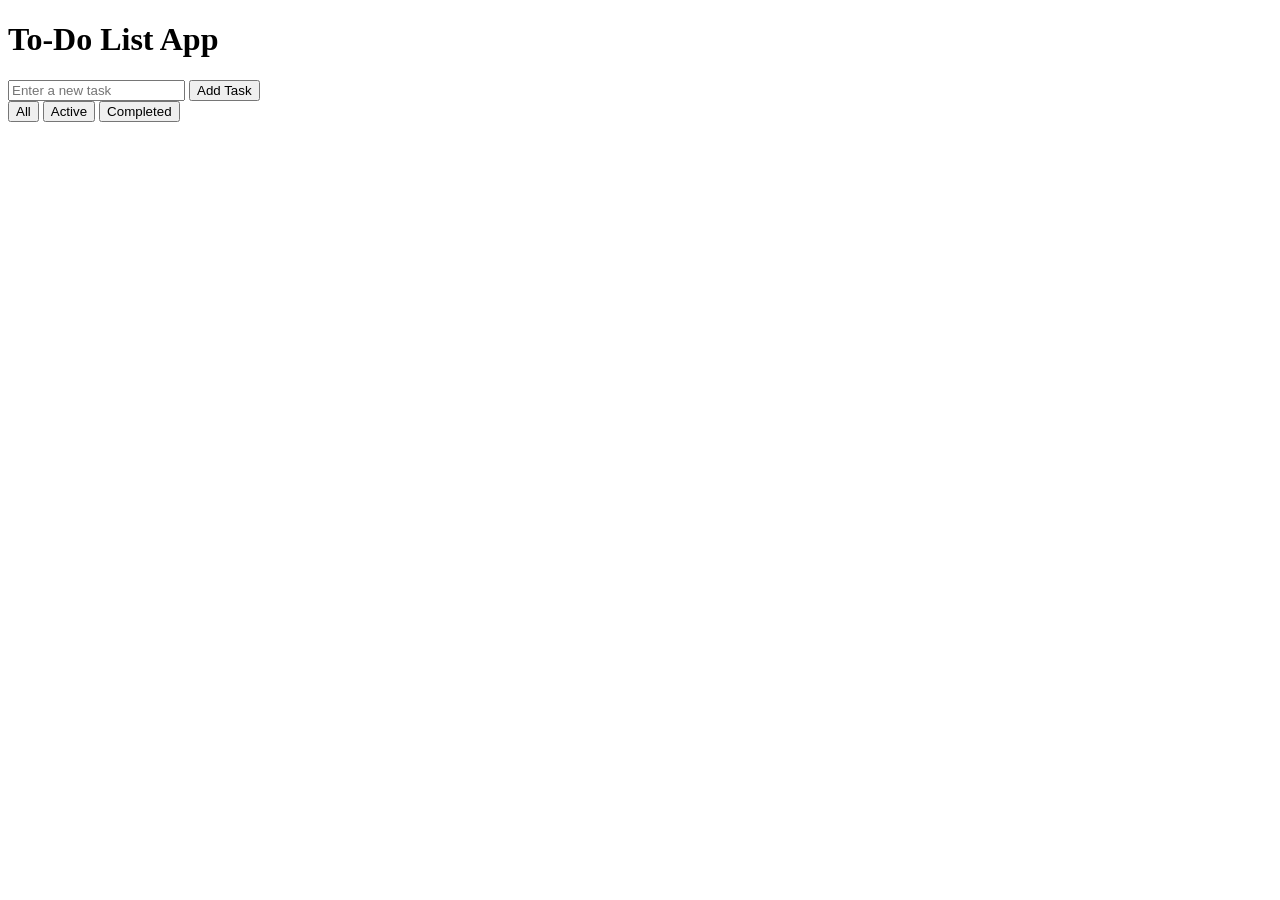
==== task 3/index.html @ 1f3fceb6 "index.html" ====
<!DOCTYPE html>
<html lang="en">

<head>
  <meta charset="UTF-8" />
  <meta name="viewport" content="width=device-width, initial-scale=1.0"/>

  <title>JavaScript To-Do App</title>

  <link rel="stylesheet" href="style.css"/>
</head>

<body>

  <main class="todo-container">

    <h1>To-Do List App</h1>

    <!-- INPUT SECTION -->
    <div class="input-section">

      <input
        type="text"
        id="task-input"
        placeholder="Enter a new task"
      />

      <button id="add-btn">
        Add Task
      </button>

    </div>

    <!-- FILTER BUTTONS -->
    <div class="filter-section">

      <button class="filter-btn" data-filter="all">
        All
      </button>

      <button class="filter-btn" data-filter="active">
        Active
      </button>

      <button class="filter-btn" data-filter="completed">
        Completed
      </button>

    </div>

    <!-- TASK LIST -->
    <ul id="task-list"></ul>

  </main>

  <script src="script.js"></script>

</body>
</html>
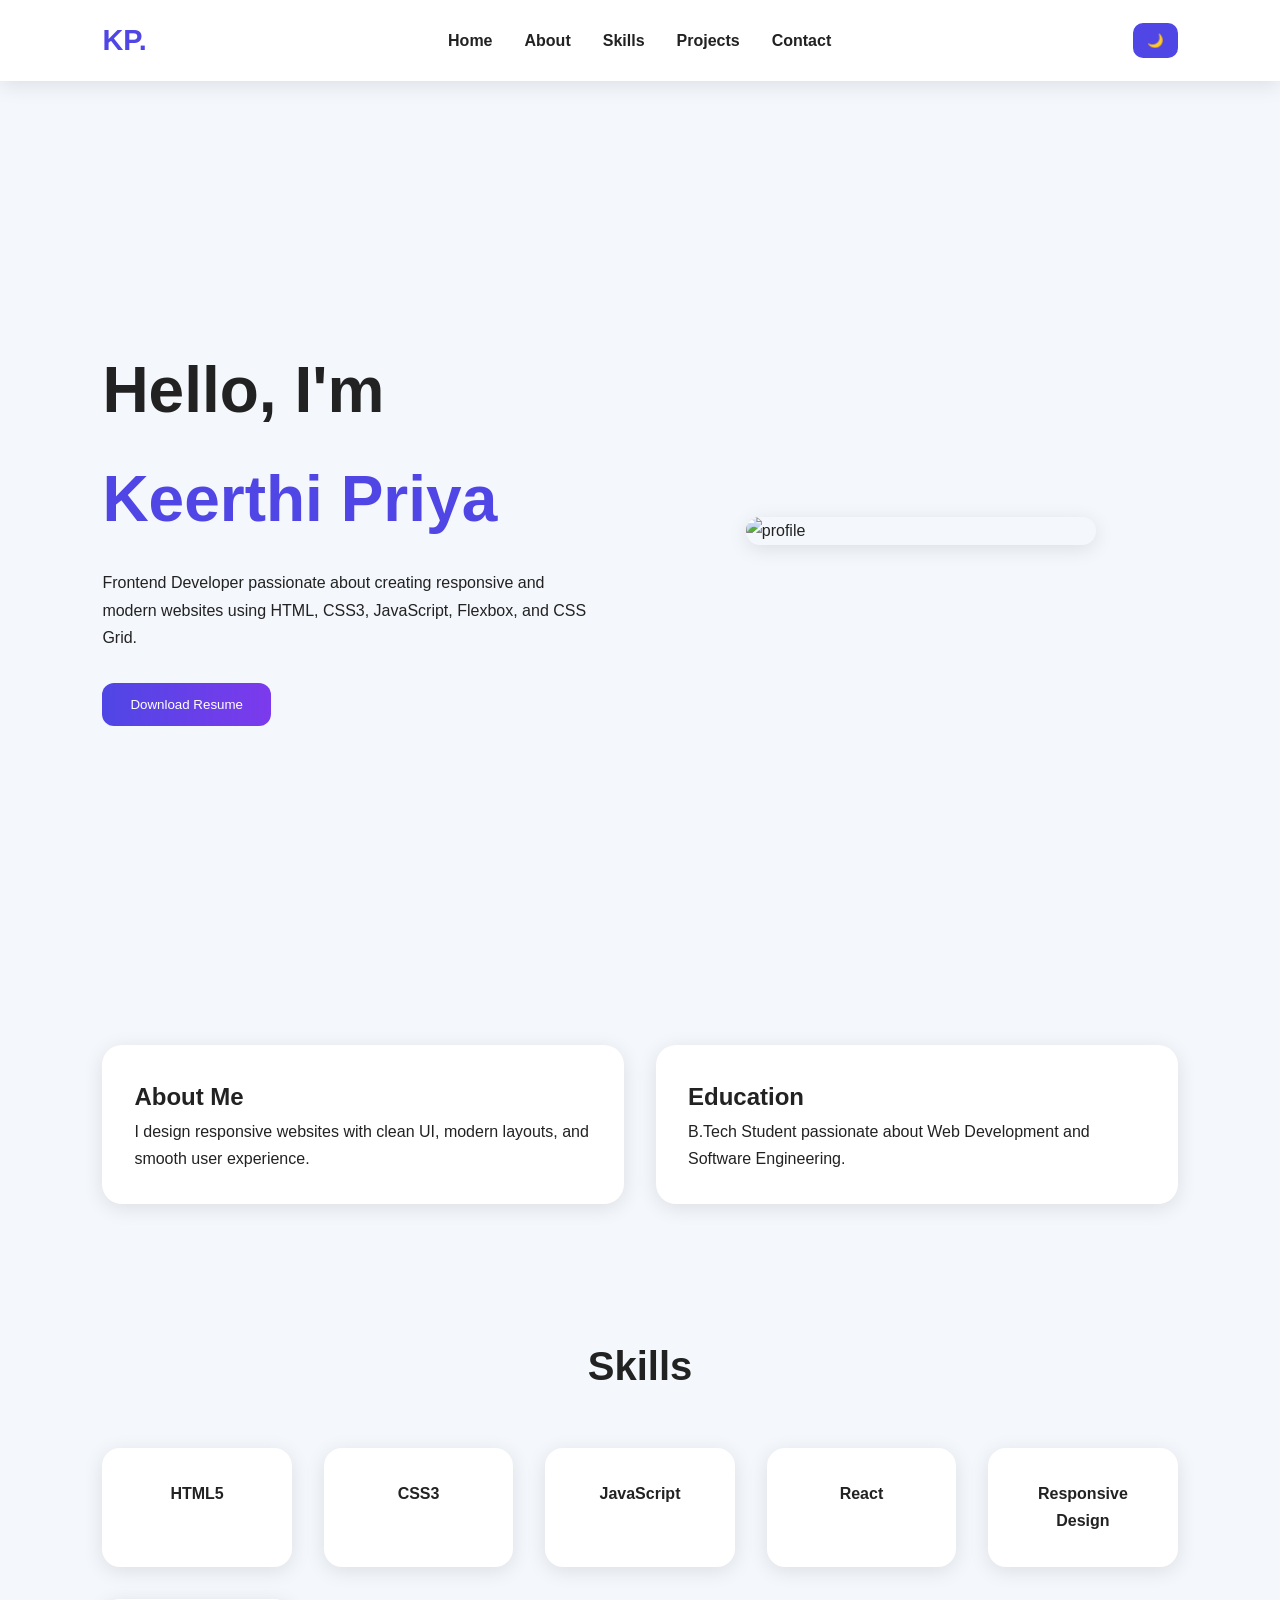
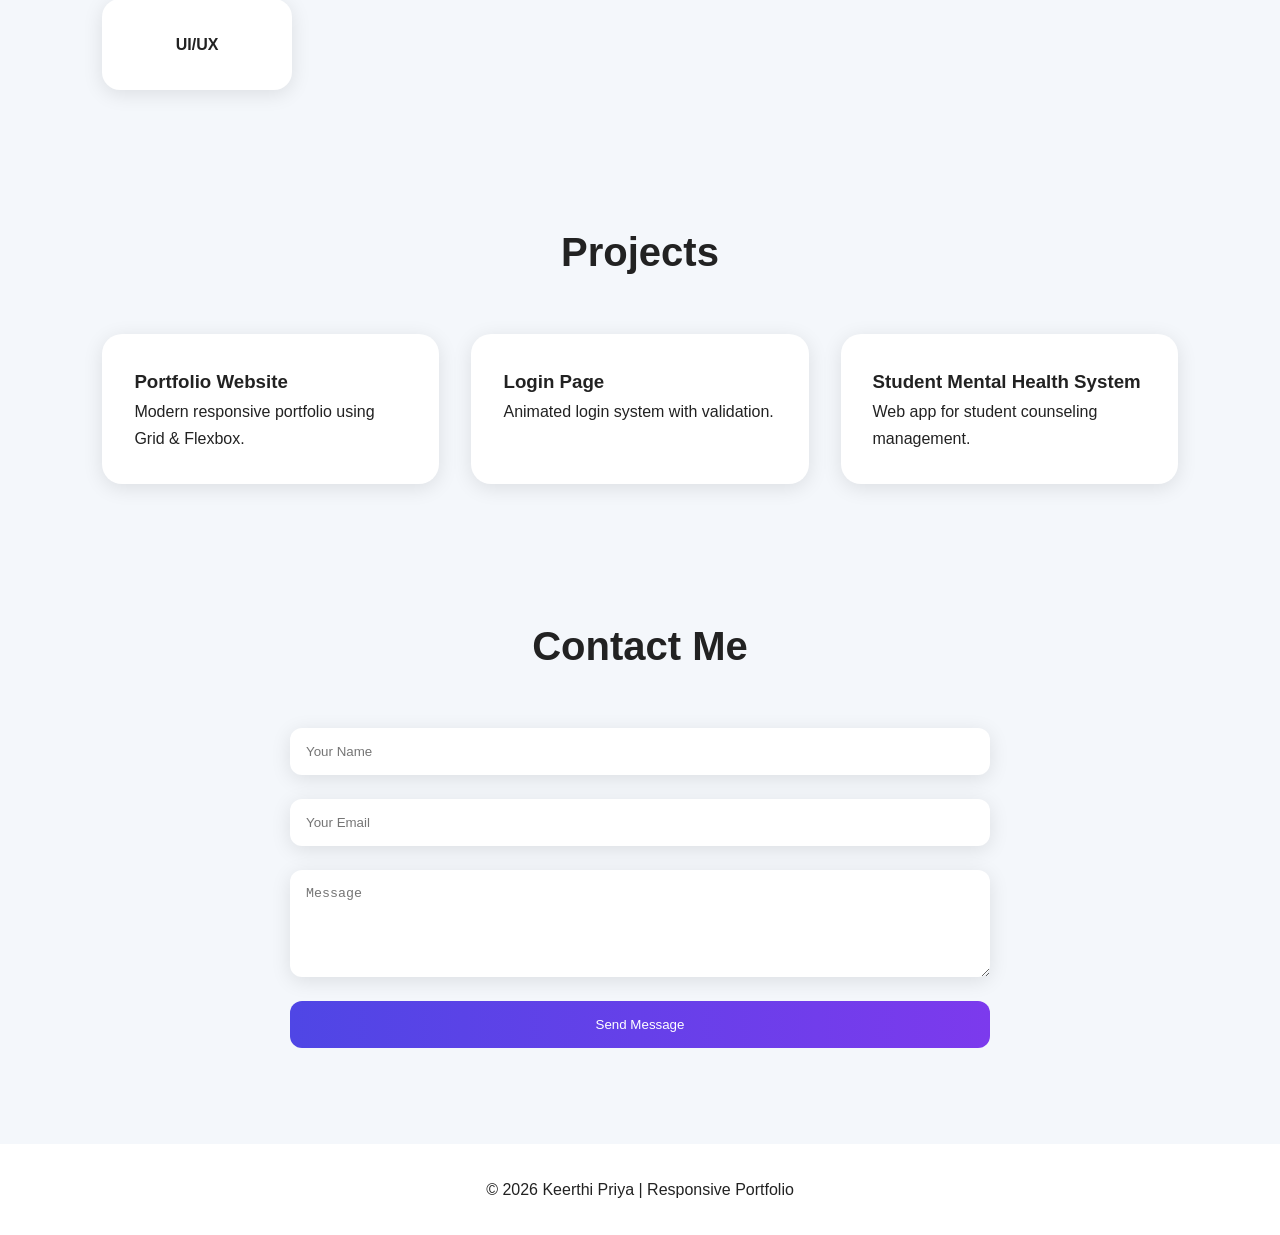
==== commit be2026c0: "Add files via upload" ====
--- a/task 3/index.html
+++ b/task 3/index.html
@@ -1,59 +1,148 @@
-<!DOCTYPE html>
-<html lang="en">
-
-<head>
-  <meta charset="UTF-8" />
-  <meta name="viewport" content="width=device-width, initial-scale=1.0"/>
-
-  <title>JavaScript To-Do App</title>
-
-  <link rel="stylesheet" href="style.css"/>
-</head>
-
-<body>
-
-  <main class="todo-container">
-
-    <h1>To-Do List App</h1>
-
-    <!-- INPUT SECTION -->
-    <div class="input-section">
-
-      <input
-        type="text"
-        id="task-input"
-        placeholder="Enter a new task"
-      />
-
-      <button id="add-btn">
-        Add Task
-      </button>
-
-    </div>
-
-    <!-- FILTER BUTTONS -->
-    <div class="filter-section">
-
-      <button class="filter-btn" data-filter="all">
-        All
-      </button>
-
-      <button class="filter-btn" data-filter="active">
-        Active
-      </button>
-
-      <button class="filter-btn" data-filter="completed">
-        Completed
-      </button>
-
-    </div>
-
-    <!-- TASK LIST -->
-    <ul id="task-list"></ul>
-
-  </main>
-
-  <script src="script.js"></script>
-
-</body>
-</html>
+<!DOCTYPE html>
+<html lang="en">
+<head>
+  <meta charset="UTF-8" />
+  <meta name="viewport" content="width=device-width, initial-scale=1.0"/>
+  <title>Advanced Responsive Portfolio</title>
+
+  <link rel="stylesheet" href="style.css">
+</head>
+
+<body>
+
+  <!-- HEADER -->
+  <header class="header">
+
+    <div class="logo">KP.</div>
+
+    <nav class="navbar">
+      <a href="#home">Home</a>
+      <a href="#about">About</a>
+      <a href="#skills">Skills</a>
+      <a href="#projects">Projects</a>
+      <a href="#contact">Contact</a>
+    </nav>
+
+    <button id="themeToggle" class="theme-btn">
+      🌙
+    </button>
+
+  </header>
+
+  <!-- HERO SECTION -->
+  <section class="hero" id="home">
+
+    <div class="hero-text">
+      <h1>Hello, I'm <span>Keerthi Priya</span></h1>
+
+      <p>
+        Frontend Developer passionate about creating
+        responsive and modern websites using HTML,
+        CSS3, JavaScript, Flexbox, and CSS Grid.
+      </p>
+
+      <button>Download Resume</button>
+    </div>
+
+    <div class="hero-image">
+      <img src="https://images.unsplash.com/photo-1494790108377-be9c29b29330?q=80&w=800"
+      alt="profile">
+    </div>
+
+  </section>
+
+  <!-- ABOUT -->
+  <section class="about" id="about">
+
+    <div class="about-card">
+      <h2>About Me</h2>
+
+      <p>
+        I design responsive websites with clean UI,
+        modern layouts, and smooth user experience.
+      </p>
+    </div>
+
+    <div class="about-card">
+      <h2>Education</h2>
+
+      <p>
+        B.Tech Student passionate about Web Development
+        and Software Engineering.
+      </p>
+    </div>
+
+  </section>
+
+  <!-- SKILLS -->
+  <section class="skills" id="skills">
+
+    <h2 class="section-title">Skills</h2>
+
+    <div class="skills-grid">
+
+      <div class="skill-card">HTML5</div>
+      <div class="skill-card">CSS3</div>
+      <div class="skill-card">JavaScript</div>
+      <div class="skill-card">React</div>
+      <div class="skill-card">Responsive Design</div>
+      <div class="skill-card">UI/UX</div>
+
+    </div>
+
+  </section>
+
+  <!-- PROJECTS -->
+  <section class="projects" id="projects">
+
+    <h2 class="section-title">Projects</h2>
+
+    <div class="project-grid">
+
+      <div class="project-card">
+        <h3>Portfolio Website</h3>
+        <p>Modern responsive portfolio using Grid & Flexbox.</p>
+      </div>
+
+      <div class="project-card">
+        <h3>Login Page</h3>
+        <p>Animated login system with validation.</p>
+      </div>
+
+      <div class="project-card">
+        <h3>Student Mental Health System</h3>
+        <p>Web app for student counseling management.</p>
+      </div>
+
+    </div>
+
+  </section>
+
+  <!-- CONTACT -->
+  <section class="contact" id="contact">
+
+    <h2 class="section-title">Contact Me</h2>
+
+    <form class="contact-form">
+
+      <input type="text" placeholder="Your Name">
+
+      <input type="email" placeholder="Your Email">
+
+      <textarea rows="5" placeholder="Message"></textarea>
+
+      <button type="submit">Send Message</button>
+
+    </form>
+
+  </section>
+
+  <!-- FOOTER -->
+  <footer class="footer">
+    <p>© 2026 Keerthi Priya | Responsive Portfolio</p>
+  </footer>
+
+  <script src="script.js"></script>
+
+</body>
+</html>
--- a/task 3/style.css
+++ b/task 3/style.css
@@ -0,0 +1,451 @@
+/* =========================
+   CSS VARIABLES
+========================= */
+
+:root {
+
+  --bg-color: #f4f7fb;
+  --text-color: #222;
+  --card-color: #ffffff;
+  --primary-color: #4f46e5;
+  --secondary-color: #7c3aed;
+  --shadow: 0 4px 20px rgba(0,0,0,0.1);
+
+}
+
+/* DARK MODE */
+
+.dark-mode {
+
+  --bg-color: #111827;
+  --text-color: #f3f4f6;
+  --card-color: #1f2937;
+  --primary-color: #818cf8;
+  --secondary-color: #a78bfa;
+  --shadow: 0 4px 20px rgba(255,255,255,0.05);
+
+}
+
+/* =========================
+   GLOBAL
+========================= */
+
+* {
+  margin: 0;
+  padding: 0;
+  box-sizing: border-box;
+}
+
+html {
+  scroll-behavior: smooth;
+}
+
+body {
+
+  font-family: Arial, sans-serif;
+  background: var(--bg-color);
+  color: var(--text-color);
+  transition: 0.4s;
+  line-height: 1.7;
+
+}
+
+/* =========================
+   HEADER
+========================= */
+
+.header {
+
+  display: flex;
+  justify-content: space-between;
+  align-items: center;
+
+  padding: 1rem 8%;
+  background: var(--card-color);
+
+  position: sticky;
+  top: 0;
+
+  z-index: 1000;
+  box-shadow: var(--shadow);
+
+}
+
+.logo {
+
+  font-size: 1.8rem;
+  font-weight: bold;
+  color: var(--primary-color);
+
+}
+
+.navbar {
+
+  display: flex;
+  gap: 2rem;
+
+}
+
+.navbar a {
+
+  text-decoration: none;
+  color: var(--text-color);
+  font-weight: 600;
+
+  transition: 0.3s;
+
+}
+
+.navbar a:hover {
+
+  color: var(--primary-color);
+
+}
+
+.theme-btn {
+
+  padding: 10px 14px;
+  border: none;
+  cursor: pointer;
+
+  border-radius: 10px;
+
+  background: var(--primary-color);
+  color: white;
+
+}
+
+/* =========================
+   HERO SECTION
+========================= */
+
+.hero {
+
+  min-height: 100vh;
+
+  display: grid;
+  grid-template-columns: 1fr;
+  gap: 3rem;
+
+  align-items: center;
+
+  padding: 5rem 8%;
+
+}
+
+.hero-text h1 {
+
+  font-size: 3rem;
+  margin-bottom: 1rem;
+
+}
+
+.hero-text span {
+
+  color: var(--primary-color);
+
+}
+
+.hero-text p {
+
+  margin-bottom: 2rem;
+  max-width: 500px;
+
+}
+
+.hero-text button {
+
+  padding: 14px 28px;
+  border: none;
+
+  border-radius: 12px;
+
+  background: linear-gradient(
+    to right,
+    var(--primary-color),
+    var(--secondary-color)
+  );
+
+  color: white;
+  cursor: pointer;
+
+  transition: 0.3s;
+
+}
+
+.hero-text button:hover {
+
+  transform: translateY(-3px);
+
+}
+
+.hero-image {
+
+  display: flex;
+  justify-content: center;
+
+}
+
+.hero-image img {
+
+  width: 100%;
+  max-width: 350px;
+
+  border-radius: 20px;
+
+  box-shadow: var(--shadow);
+
+}
+
+/* =========================
+   ABOUT
+========================= */
+
+.about {
+
+  display: grid;
+  grid-template-columns: 1fr;
+  gap: 2rem;
+
+  padding: 4rem 8%;
+
+}
+
+.about-card {
+
+  background: var(--card-color);
+
+  padding: 2rem;
+  border-radius: 20px;
+
+  box-shadow: var(--shadow);
+
+}
+
+/* =========================
+   SECTION TITLE
+========================= */
+
+.section-title {
+
+  text-align: center;
+  margin-bottom: 3rem;
+
+  font-size: 2.5rem;
+
+}
+
+/* =========================
+   SKILLS
+========================= */
+
+.skills {
+
+  padding: 4rem 8%;
+
+}
+
+.skills-grid {
+
+  display: grid;
+  grid-template-columns: repeat(auto-fit, minmax(180px, 1fr));
+
+  gap: 2rem;
+
+}
+
+.skill-card {
+
+  background: var(--card-color);
+
+  padding: 2rem;
+  text-align: center;
+
+  border-radius: 18px;
+
+  font-weight: bold;
+
+  box-shadow: var(--shadow);
+
+  transition: 0.3s;
+
+}
+
+.skill-card:hover {
+
+  transform: scale(1.05);
+
+}
+
+/* =========================
+   PROJECTS
+========================= */
+
+.projects {
+
+  padding: 4rem 8%;
+
+}
+
+.project-grid {
+
+  display: grid;
+  grid-template-columns: repeat(auto-fit, minmax(280px, 1fr));
+
+  gap: 2rem;
+
+}
+
+.project-card {
+
+  background: var(--card-color);
+
+  padding: 2rem;
+
+  border-radius: 20px;
+
+  box-shadow: var(--shadow);
+
+  transition: 0.3s;
+
+}
+
+.project-card:hover {
+
+  transform: translateY(-8px);
+
+}
+
+/* =========================
+   CONTACT
+========================= */
+
+.contact {
+
+  padding: 4rem 8%;
+
+}
+
+.contact-form {
+
+  display: flex;
+  flex-direction: column;
+
+  gap: 1.5rem;
+
+  max-width: 700px;
+  margin: auto;
+
+}
+
+.contact-form input,
+.contact-form textarea {
+
+  padding: 1rem;
+
+  border: none;
+  border-radius: 12px;
+
+  background: var(--card-color);
+
+  color: var(--text-color);
+
+  box-shadow: var(--shadow);
+
+}
+
+.contact-form button {
+
+  padding: 1rem;
+
+  border: none;
+
+  border-radius: 12px;
+
+  background: linear-gradient(
+    to right,
+    var(--primary-color),
+    var(--secondary-color)
+  );
+
+  color: white;
+  cursor: pointer;
+
+}
+
+/* =========================
+   FOOTER
+========================= */
+
+.footer {
+
+  text-align: center;
+  padding: 2rem;
+
+  background: var(--card-color);
+
+  margin-top: 2rem;
+
+}
+
+/* =========================
+   TABLET RESPONSIVE
+========================= */
+
+@media (min-width: 768px) {
+
+  .hero {
+
+    grid-template-columns: 1fr 1fr;
+
+  }
+
+  .about {
+
+    grid-template-columns: 1fr 1fr;
+
+  }
+
+}
+
+/* =========================
+   MOBILE RESPONSIVE
+========================= */
+
+@media (max-width: 768px) {
+
+  .header {
+
+    flex-direction: column;
+    gap: 1rem;
+
+  }
+
+  .navbar {
+
+    flex-wrap: wrap;
+    justify-content: center;
+
+  }
+
+  .hero-text h1 {
+
+    font-size: 2.2rem;
+
+  }
+
+}
+
+/* =========================
+   DESKTOP RESPONSIVE
+========================= */
+
+@media (min-width: 1024px) {
+
+  .hero-text h1 {
+
+    font-size: 4rem;
+
+  }
+
+}
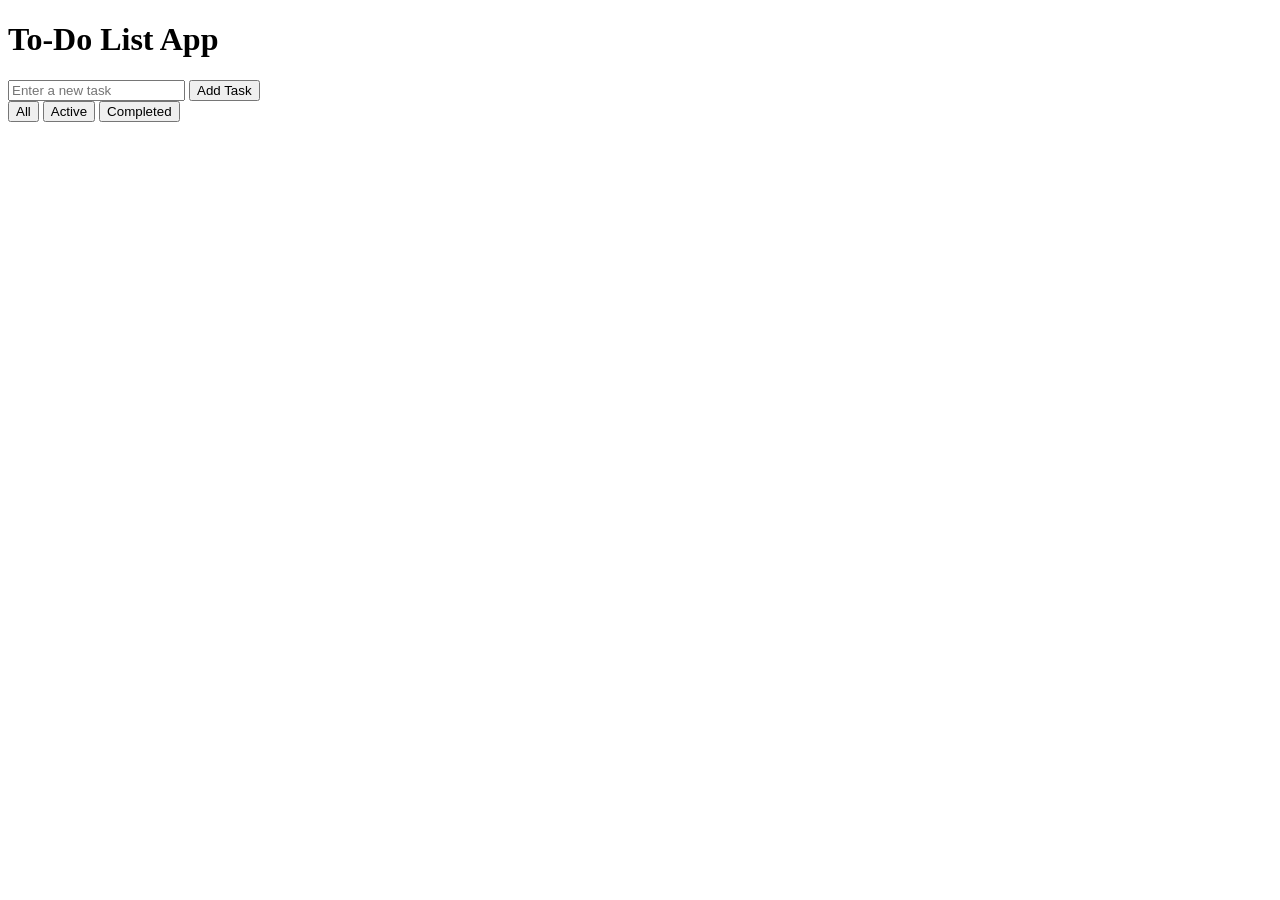
==== commit 4c44d39b: "index.html" ====
--- a/task 3/index.html
+++ b/task 3/index.html
@@ -1,148 +1,59 @@
-<!DOCTYPE html>
-<html lang="en">
-<head>
-  <meta charset="UTF-8" />
-  <meta name="viewport" content="width=device-width, initial-scale=1.0"/>
-  <title>Advanced Responsive Portfolio</title>
-
-  <link rel="stylesheet" href="style.css">
-</head>
-
-<body>
-
-  <!-- HEADER -->
-  <header class="header">
-
-    <div class="logo">KP.</div>
-
-    <nav class="navbar">
-      <a href="#home">Home</a>
-      <a href="#about">About</a>
-      <a href="#skills">Skills</a>
-      <a href="#projects">Projects</a>
-      <a href="#contact">Contact</a>
-    </nav>
-
-    <button id="themeToggle" class="theme-btn">
-      🌙
-    </button>
-
-  </header>
-
-  <!-- HERO SECTION -->
-  <section class="hero" id="home">
-
-    <div class="hero-text">
-      <h1>Hello, I'm <span>Keerthi Priya</span></h1>
-
-      <p>
-        Frontend Developer passionate about creating
-        responsive and modern websites using HTML,
-        CSS3, JavaScript, Flexbox, and CSS Grid.
-      </p>
-
-      <button>Download Resume</button>
-    </div>
-
-    <div class="hero-image">
-      <img src="https://images.unsplash.com/photo-1494790108377-be9c29b29330?q=80&w=800"
-      alt="profile">
-    </div>
-
-  </section>
-
-  <!-- ABOUT -->
-  <section class="about" id="about">
-
-    <div class="about-card">
-      <h2>About Me</h2>
-
-      <p>
-        I design responsive websites with clean UI,
-        modern layouts, and smooth user experience.
-      </p>
-    </div>
-
-    <div class="about-card">
-      <h2>Education</h2>
-
-      <p>
-        B.Tech Student passionate about Web Development
-        and Software Engineering.
-      </p>
-    </div>
-
-  </section>
-
-  <!-- SKILLS -->
-  <section class="skills" id="skills">
-
-    <h2 class="section-title">Skills</h2>
-
-    <div class="skills-grid">
-
-      <div class="skill-card">HTML5</div>
-      <div class="skill-card">CSS3</div>
-      <div class="skill-card">JavaScript</div>
-      <div class="skill-card">React</div>
-      <div class="skill-card">Responsive Design</div>
-      <div class="skill-card">UI/UX</div>
-
-    </div>
-
-  </section>
-
-  <!-- PROJECTS -->
-  <section class="projects" id="projects">
-
-    <h2 class="section-title">Projects</h2>
-
-    <div class="project-grid">
-
-      <div class="project-card">
-        <h3>Portfolio Website</h3>
-        <p>Modern responsive portfolio using Grid & Flexbox.</p>
-      </div>
-
-      <div class="project-card">
-        <h3>Login Page</h3>
-        <p>Animated login system with validation.</p>
-      </div>
-
-      <div class="project-card">
-        <h3>Student Mental Health System</h3>
-        <p>Web app for student counseling management.</p>
-      </div>
-
-    </div>
-
-  </section>
-
-  <!-- CONTACT -->
-  <section class="contact" id="contact">
-
-    <h2 class="section-title">Contact Me</h2>
-
-    <form class="contact-form">
-
-      <input type="text" placeholder="Your Name">
-
-      <input type="email" placeholder="Your Email">
-
-      <textarea rows="5" placeholder="Message"></textarea>
-
-      <button type="submit">Send Message</button>
-
-    </form>
-
-  </section>
-
-  <!-- FOOTER -->
-  <footer class="footer">
-    <p>© 2026 Keerthi Priya | Responsive Portfolio</p>
-  </footer>
-
-  <script src="script.js"></script>
-
-</body>
-</html>+<!DOCTYPE html>
+<html lang="en">
+
+<head>
+  <meta charset="UTF-8" />
+  <meta name="viewport" content="width=device-width, initial-scale=1.0"/>
+
+  <title>JavaScript To-Do App</title>
+
+  <link rel="stylesheet" href="style.css"/>
+</head>
+
+<body>
+
+  <main class="todo-container">
+
+    <h1>To-Do List App</h1>
+
+    <!-- INPUT SECTION -->
+    <div class="input-section">
+
+      <input
+        type="text"
+        id="task-input"
+        placeholder="Enter a new task"
+      />
+
+      <button id="add-btn">
+        Add Task
+      </button>
+
+    </div>
+
+    <!-- FILTER BUTTONS -->
+    <div class="filter-section">
+
+      <button class="filter-btn" data-filter="all">
+        All
+      </button>
+
+      <button class="filter-btn" data-filter="active">
+        Active
+      </button>
+
+      <button class="filter-btn" data-filter="completed">
+        Completed
+      </button>
+
+    </div>
+
+    <!-- TASK LIST -->
+    <ul id="task-list"></ul>
+
+  </main>
+
+  <script src="script.js"></script>
+
+</body>
+</html>
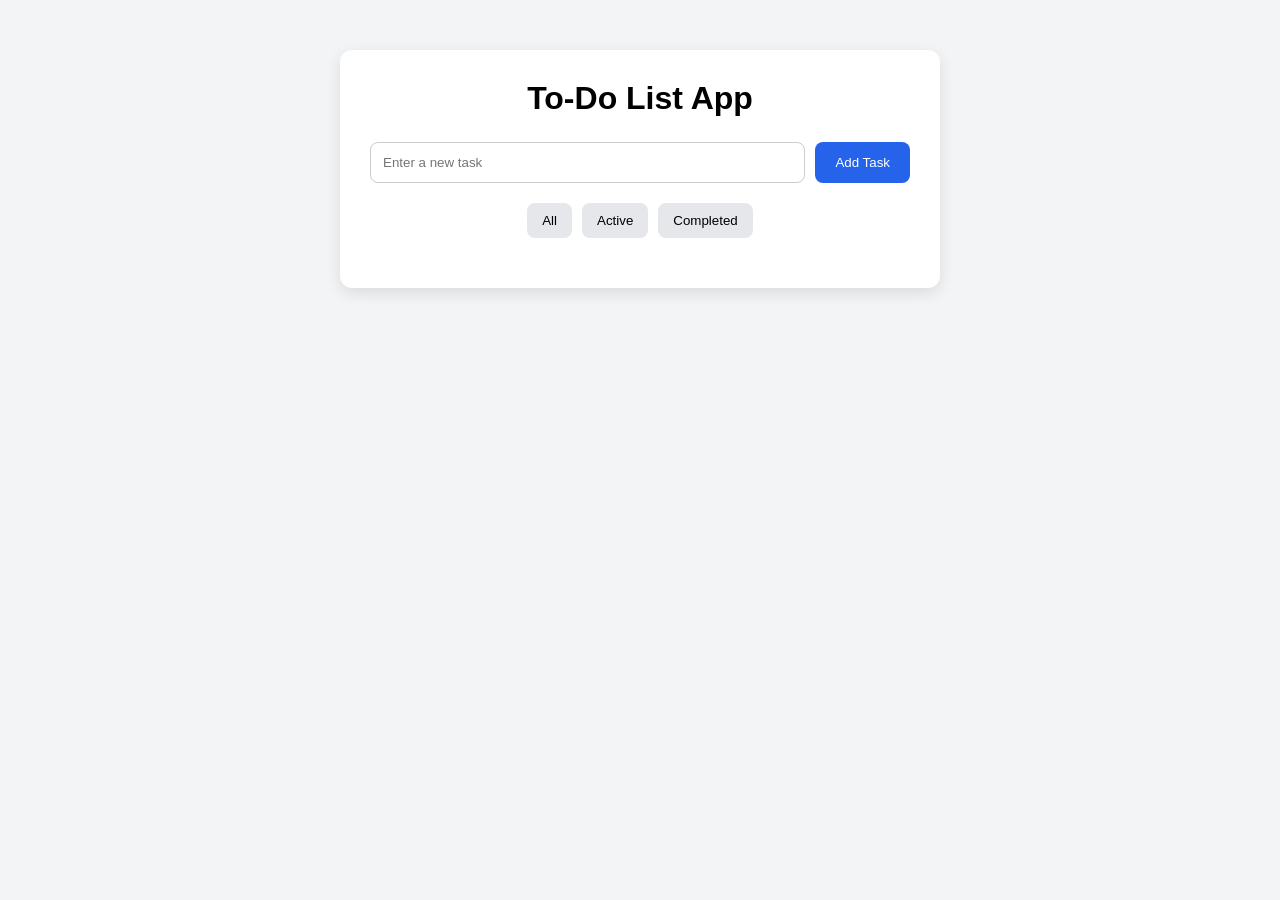
==== commit edd4eff9: "Add files via upload" ====
--- a/task 3/index.html
+++ b/task 3/index.html
@@ -1,59 +1,59 @@
-<!DOCTYPE html>
-<html lang="en">
-
-<head>
-  <meta charset="UTF-8" />
-  <meta name="viewport" content="width=device-width, initial-scale=1.0"/>
-
-  <title>JavaScript To-Do App</title>
-
-  <link rel="stylesheet" href="style.css"/>
-</head>
-
-<body>
-
-  <main class="todo-container">
-
-    <h1>To-Do List App</h1>
-
-    <!-- INPUT SECTION -->
-    <div class="input-section">
-
-      <input
-        type="text"
-        id="task-input"
-        placeholder="Enter a new task"
-      />
-
-      <button id="add-btn">
-        Add Task
-      </button>
-
-    </div>
-
-    <!-- FILTER BUTTONS -->
-    <div class="filter-section">
-
-      <button class="filter-btn" data-filter="all">
-        All
-      </button>
-
-      <button class="filter-btn" data-filter="active">
-        Active
-      </button>
-
-      <button class="filter-btn" data-filter="completed">
-        Completed
-      </button>
-
-    </div>
-
-    <!-- TASK LIST -->
-    <ul id="task-list"></ul>
-
-  </main>
-
-  <script src="script.js"></script>
-
-</body>
-</html>
+<!DOCTYPE html>
+<html lang="en">
+
+<head>
+  <meta charset="UTF-8" />
+  <meta name="viewport" content="width=device-width, initial-scale=1.0"/>
+
+  <title>JavaScript To-Do App</title>
+
+  <link rel="stylesheet" href="style.css"/>
+</head>
+
+<body>
+
+  <main class="todo-container">
+
+    <h1>To-Do List App</h1>
+
+    <!-- INPUT SECTION -->
+    <div class="input-section">
+
+      <input
+        type="text"
+        id="task-input"
+        placeholder="Enter a new task"
+      />
+
+      <button id="add-btn">
+        Add Task
+      </button>
+
+    </div>
+
+    <!-- FILTER BUTTONS -->
+    <div class="filter-section">
+
+      <button class="filter-btn" data-filter="all">
+        All
+      </button>
+
+      <button class="filter-btn" data-filter="active">
+        Active
+      </button>
+
+      <button class="filter-btn" data-filter="completed">
+        Completed
+      </button>
+
+    </div>
+
+    <!-- TASK LIST -->
+    <ul id="task-list"></ul>
+
+  </main>
+
+  <script src="script.js"></script>
+
+</body>
+</html>
--- a/task 3/style.css
+++ b/task 3/style.css
@@ -0,0 +1,129 @@
+/* RESET */
+* {
+  margin: 0;
+  padding: 0;
+  box-sizing: border-box;
+}
+
+/* BODY */
+body {
+  font-family: Arial, sans-serif;
+  background: #f3f4f6;
+  display: flex;
+  justify-content: center;
+  padding: 50px 20px;
+}
+
+/* CONTAINER */
+.todo-container {
+  background: white;
+  width: 100%;
+  max-width: 600px;
+  padding: 30px;
+  border-radius: 12px;
+  box-shadow: 0 5px 15px rgba(0,0,0,0.1);
+}
+
+/* TITLE */
+h1 {
+  text-align: center;
+  margin-bottom: 25px;
+}
+
+/* INPUT SECTION */
+.input-section {
+  display: flex;
+  gap: 10px;
+  margin-bottom: 20px;
+}
+
+.input-section input {
+  flex: 1;
+  padding: 12px;
+  border: 1px solid #ccc;
+  border-radius: 8px;
+}
+
+.input-section button {
+  padding: 12px 20px;
+  border: none;
+  background: #2563eb;
+  color: white;
+  border-radius: 8px;
+  cursor: pointer;
+}
+
+/* FILTERS */
+.filter-section {
+  display: flex;
+  justify-content: center;
+  gap: 10px;
+  margin-bottom: 20px;
+}
+
+.filter-btn {
+  padding: 10px 15px;
+  border: none;
+  background: #e5e7eb;
+  border-radius: 8px;
+  cursor: pointer;
+}
+
+/* TASK LIST */
+#task-list {
+  list-style: none;
+}
+
+/* TASK ITEM */
+.task-item {
+  display: flex;
+  justify-content: space-between;
+  align-items: center;
+  background: #f9fafb;
+  padding: 15px;
+  border-radius: 8px;
+  margin-bottom: 10px;
+}
+
+/* COMPLETED TASK */
+.completed {
+  text-decoration: line-through;
+  opacity: 0.6;
+}
+
+/* BUTTONS */
+.task-buttons {
+  display: flex;
+  gap: 10px;
+}
+
+.edit-btn,
+.delete-btn {
+  border: none;
+  padding: 8px 12px;
+  border-radius: 6px;
+  cursor: pointer;
+}
+
+.edit-btn {
+  background: orange;
+  color: white;
+}
+
+.delete-btn {
+  background: crimson;
+  color: white;
+}
+
+/* MOBILE */
+@media (max-width: 600px) {
+
+  .input-section {
+    flex-direction: column;
+  }
+
+  .filter-section {
+    flex-wrap: wrap;
+  }
+
+}
